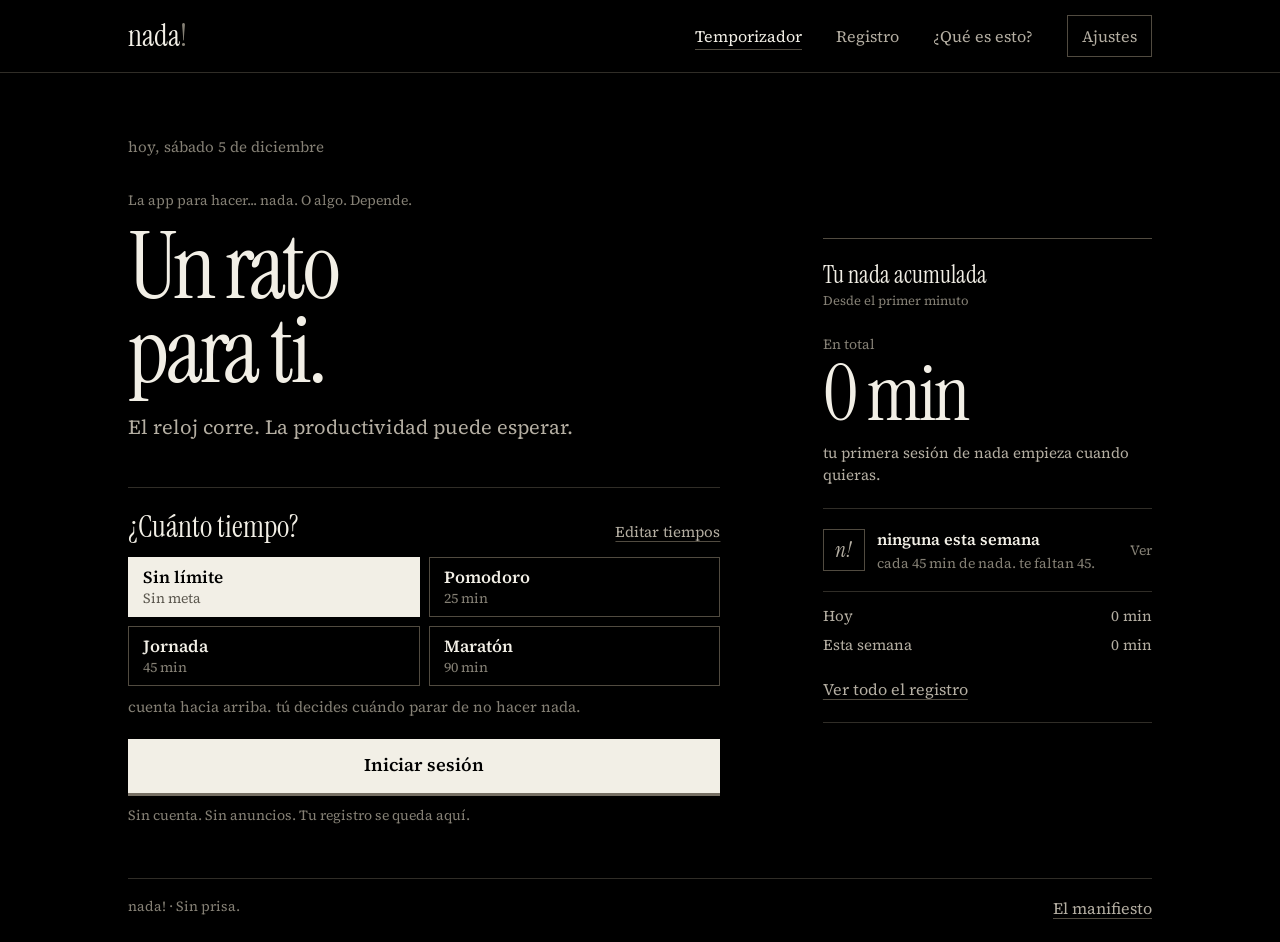
==== web/index.html @ aa4337c2 "Reorganiza el repositorio: app/ + web/ en un solo proyecto - La web pasa de la raiz a web/ (index.ht" ====
<!doctype html>
<html lang="es">
<head>
  <meta charset="utf-8">
  <meta name="viewport" content="width=device-width, initial-scale=1, viewport-fit=cover">
  <meta name="theme-color" content="#000000">
  <meta name="color-scheme" content="dark">
  <meta name="description" content="nada! es un contador para hacer algo productivo o no. Estudia, trabaja, pomodoro. Oficialmente, no estás haciendo nada.">
  <meta name="author" content="Ernesto Flames (DOSe)">
  <meta name="robots" content="index, follow">
  <link rel="canonical" href="https://nada.isdose.com/">
  <link rel="icon" type="image/png" sizes="512x512" href="images/icon.png">
  <link rel="apple-touch-icon" href="images/icon.png">
  <title>nada! — Temporizador</title>
  <link rel="stylesheet" href="style.css">

  <meta property="og:title" content="nada! — La app para hacer... nada. O algo.">
  <meta property="og:description" content="Un contador para hacer algo productivo o no. Oficialmente, no estás haciendo nada.">
  <meta property="og:image" content="https://nada.isdose.com/images/og.png">
  <meta property="og:url" content="https://nada.isdose.com/">
  <meta property="og:type" content="website">
  <meta property="og:locale" content="es_ES">
  <meta name="twitter:card" content="summary_large_image">

  <script type="application/ld+json">
  {
    "@context": "https://schema.org",
    "@type": "WebApplication",
    "name": "nada!",
    "description": "Un contador para hacer algo productivo o no. Oficialmente, no estás haciendo nada.",
    "url": "https://nada.isdose.com/",
    "applicationCategory": "ProductivityApplication",
    "operatingSystem": "Any",
    "inLanguage": "es",
    "offers": { "@type": "Offer", "price": "0", "priceCurrency": "USD" }
  }
  </script>
</head>
<body>
  <div class="ambient" id="aurora" aria-hidden="true"><span></span><span></span></div>

  <header class="topbar">
    <div class="topbar-inner">
      <button class="wordmark" type="button" data-nav="home" aria-label="Nada!, Inicio">nada<span>!</span></button>
      <nav class="nav" aria-label="Navegación principal">
        <button class="nav-link is-current" id="nav-timer" type="button" data-nav="home">Temporizador</button>
        <button class="nav-link" id="nav-history" type="button" data-nav="history">Registro</button>
        <button class="nav-link" id="nav-about" type="button" data-nav="about">¿Qué es esto?</button>
        <button class="settings-trigger" id="open-settings" type="button" aria-label="Abrir ajustes">Ajustes</button>
      </nav>
    </div>
  </header>

  <main class="app-shell">
    <section class="view home-view is-active" id="view-home" data-view="home" aria-labelledby="home-title">
      <div class="home-layout">
        <div class="home-main">
          <p class="today-line" id="dateline"></p>
          <p class="eyebrow">La app para hacer... nada. O algo. Depende.</p>
          <h1 id="home-title">Un rato<br>para ti.</h1>
          <p class="home-intro">El reloj corre. La productividad puede esperar.</p>

          <section class="session-picker" aria-labelledby="duration-title">
            <div class="section-heading">
              <h2 id="duration-title">¿Cuánto tiempo?</h2>
              <button class="inline-link" id="edit-presets" type="button">Editar tiempos</button>
            </div>
            <div class="choices" id="choices" role="group" aria-label="Duración de la sesión"></div>
            <p class="choice-hint" id="duration-hint" aria-live="polite"></p>
          </section>

          <button class="button button-primary start-button" id="start-session" type="button">Iniciar sesión</button>
          <p class="privacy-note">Sin cuenta. Sin anuncios. Tu registro se queda aquí.</p>
        </div>

        <aside class="ledger" aria-label="Tu actividad">
          <div class="ledger-topline">
            <h2>Tu nada acumulada</h2>
            <span class="ledger-date">Desde el primer minuto</span>
          </div>

          <button class="total-button" id="home-total-button" type="button" aria-label="Abrir el registro">
            <span class="small-label">En total</span>
            <span class="total-value" id="home-total">0 min</span>
          </button>
          <p class="ledger-meta" id="home-meta">Tu primera sesión empieza cuando quieras.</p>

          <div class="ledger-rule"></div>

          <button class="medal-summary" id="home-medal-open" type="button" aria-haspopup="dialog">
            <span class="medal-mark" id="home-medal" aria-hidden="true">n!</span>
            <span class="medal-copy">
              <span class="medal-title" id="home-medals">Ninguna esta semana</span>
              <span class="medal-detail" id="home-medals-copy">Cada 45 min de nada. Te faltan 45.</span>
            </span>
            <span class="medal-open" aria-hidden="true">Ver</span>
          </button>

          <div class="ledger-rule"></div>

          <div class="ledger-foot">
            <span>Hoy</span>
            <span id="home-today">0 min</span>
          </div>
          <div class="ledger-foot">
            <span>Esta semana</span>
            <span id="home-week">0 min</span>
          </div>
          <button class="inline-link ledger-link" type="button" data-nav="history">Ver todo el registro</button>
        </aside>
      </div>

      <footer class="app-footer">
        <span>nada! · Sin prisa.</span>
        <button class="inline-link" type="button" data-nav="manifesto">El manifiesto</button>
      </footer>
    </section>

    <section class="view timer-view" id="view-session" data-view="session" aria-labelledby="clock">
      <div class="timer-layout">
        <div class="timer-heading">
          <p class="timer-status" id="session-status">Sesión en curso</p>
          <p class="timer-context">Oficialmente, no estás haciendo nada.</p>
        </div>

        <div class="timer-face">
          <div class="clock" id="clock" role="timer" aria-live="off">00:00</div>
          <p class="session-line" id="session-line">Acabas de dejar de hacer algo.</p>
          <p class="session-sub" id="session-sub" hidden></p>
        </div>

        <div class="goal-block" id="goal-block" hidden>
          <div class="goal-row">
            <span id="goal-label"></span>
            <span class="remaining" id="goal-remaining"></span>
          </div>
          <div class="progress" aria-hidden="true"><span id="progress-fill"></span></div>
        </div>

        <div class="session-controls">
          <button class="button button-primary" id="toggle-pause" type="button">Pausar</button>
          <button class="button button-secondary" id="finish-session" type="button">Terminar y guardar</button>
        </div>
        <p class="session-footnote">Puedes pausar cuando quieras. El tiempo no se ofende.</p>
      </div>
    </section>

    <section class="view summary-view" id="view-summary" data-view="summary" aria-labelledby="summary-duration">
      <div class="summary-layout">
        <p class="summary-kicker" id="summary-label"></p>
        <p class="summary-duration" id="summary-duration"></p>
        <p class="summary-unit">de nada.</p>
        <p class="summary-copy" id="summary-copy"></p>
        <div class="summary-stats">
          <p class="summary-total" id="summary-total"></p>
          <p class="summary-medal" id="summary-medal"></p>
        </div>
        <div class="summary-actions">
          <button class="button button-primary" id="start-again" type="button">Empezar otra</button>
          <button class="button button-secondary" id="summary-home" type="button">Volver al inicio</button>
        </div>
      </div>
    </section>

    <section class="view history-view" id="view-history" data-view="history" aria-labelledby="history-title">
      <div class="page-heading">
        <p class="eyebrow">Lo que sí hiciste: parar un rato.</p>
        <h1 id="history-title">Tu registro.</h1>
        <p class="page-intro">Cada sesión cuenta. Aunque no hayas hecho nada.</p>
      </div>

      <div class="history-overview">
        <div class="history-total-wrap">
          <span class="small-label">Tiempo total</span>
          <p class="history-total" id="history-total">—</p>
        </div>
        <div class="history-meta-block">
          <p id="history-meta">Ninguna sesión · Sin racha</p>
          <p id="history-since" hidden></p>
          <p id="history-longest" hidden></p>
        </div>
        <button class="button button-outline" id="copy-summary" type="button">Copiar resumen</button>
      </div>

      <div class="history-rule" id="history-rule" hidden></div>
      <div class="history-entries" id="history-entries"></div>

      <div class="empty-state" id="history-empty">
        <span class="empty-mark" aria-hidden="true">n!</span>
        <h2>Todavía no hay nada.</h2>
        <p>Lo cual, por ahora, es bastante coherente.</p>
        <button class="button button-primary" id="history-start" type="button">Iniciar primera sesión</button>
      </div>
    </section>

    <section class="view reading-view" id="view-manifesto" data-view="manifesto" aria-labelledby="manifesto-title">
      <div class="page-heading reading-heading">
        <p class="eyebrow">Una explicación innecesariamente larga.</p>
        <h1 id="manifesto-title">El arte de<br>no hacer nada.</h1>
        <p class="page-intro">La app para hacer... nada. O algo. Depende.</p>
      </div>
      <article class="reading-copy">
        <p>Esto es un contador. Pones un número, presionas iniciar y esperas. No hay ranking, coach gritándote en mayúsculas ni una versión premium que te venda paz interior.</p>
        <p>Pero cuando te sientas a no hacer nada durante 25 minutos, ¿qué estás haciendo en realidad?</p>
        <p>Estás ignorando 47 notificaciones. Resistiendo las ganas de mirar el teléfono. Sentado. Respirando. Existiendo. Practicando el arte perdido de estar sin justificarte.</p>
        <blockquote>«La tensión más extrema no es hacer algo. Es hacer algo mientras finges que no haces nada.»<cite>— alguien, probablemente en LinkedIn</cite></blockquote>
        <p>Diógenes vivía en un barril. Nadie le dijo que tenía que ser productivo. Y aun así la filosofía lo recuerda. Tú no necesitas un barril: necesitas 25 minutos y la valentía de no llenarlos.</p>
        <p>No hacer nada es hacer algo. Es contradecirte. Es la paradoja del vacío productivo. Es el yin y el yang de existir sin esforzarse.</p>
        <p>La próxima vez que alguien te pregunte qué haces, míralo a los ojos y di: «Nada. Literalmente nada. Estoy corriendo un temporizador.»</p>
        <p class="reading-last">Y ahora que has leído todo esto... ¿cuánto tiempo acabas de perder que pudiste haber pasado haciendo absolutamente nada?</p>
      </article>
      <p class="signature">— nada!</p>
    </section>

    <section class="view about-view" id="view-about" data-view="about" aria-labelledby="about-title">
      <div class="page-heading">
        <p class="eyebrow">En serio. Más o menos.</p>
        <h1 id="about-title">¿Qué es nada?</h1>
      </div>
      <div class="about-layout">
        <div class="about-lead-block">
          <p class="about-lead">Es un contador. Así de simple.</p>
          <p>Sirve para estudiar, trabajar, hacer un pomodoro, meditar o simular que estás ocupado sin hacer nada. Oficialmente, el registro no hace preguntas.</p>
          <button class="button button-primary" type="button" data-nav="home">Iniciar sesión</button>
        </div>
        <div class="about-details">
          <h2>Todo se queda en este navegador.</h2>
          <p>Sin cuentas, sin anuncios, sin nube y sin analytics. Si borras los datos del navegador, también borras tu nada.</p>
          <p>La app de Android añade una notificación persistente, un widget y un aviso al llegar a la meta. Aquí nos conformamos con contar bien.</p>
        </div>
      </div>
    </section>
  </main>

  <dialog class="dialog" id="settings-dialog" aria-labelledby="settings-title">
    <div class="dialog-inner">
      <div class="dialog-heading">
        <div>
          <p class="eyebrow">A tu manera</p>
          <h2 id="settings-title">Ajustes</h2>
        </div>
        <button class="icon-close" data-close type="button" aria-label="Cerrar ajustes">×</button>
      </div>

      <section class="settings-section" aria-labelledby="presets-title">
        <h3 id="presets-title">Tiempos rápidos</h3>
        <p class="settings-help">Cambia los minutos. Los nombres son de toda la vida y se quedan.</p>
        <div class="time-rows" id="time-rows"></div>
      </section>

      <section class="settings-section sound-setting">
        <div>
          <h3>Sonido al terminar</h3>
          <p class="settings-help">Un tono corto cuando guardas la sesión.</p>
        </div>
        <button class="switch" id="sound-toggle" type="button" role="switch" aria-checked="true" aria-label="Sonido al terminar"><span></span></button>
        <button class="inline-link test-sound" id="test-sound" type="button">Probar sonido</button>
      </section>

      <section class="settings-section settings-links">
        <button class="inline-link" type="button" data-nav="manifesto">Leer el manifiesto</button>
        <button class="inline-link" type="button" data-nav="about">¿Qué es nada?</button>
      </section>
      <p class="settings-footnote">Tus sesiones se guardan solo en este navegador.</p>
    </div>
  </dialog>

  <dialog class="dialog dialog-small" id="session-dialog" aria-labelledby="session-dialog-label">
    <div class="dialog-inner">
      <div class="dialog-heading">
        <p class="eyebrow" id="session-dialog-label"></p>
        <button class="icon-close" data-close type="button" aria-label="Cerrar detalle">×</button>
      </div>
      <p class="dialog-duration" id="session-dialog-duration"></p>
      <p class="summary-unit">de nada.</p>
      <p class="dialog-copy" id="session-dialog-copy"></p>
      <button class="button button-danger" id="delete-session" type="button">Borrar sesión</button>
    </div>
  </dialog>

  <dialog class="dialog dialog-small" id="confirm-dialog" aria-labelledby="confirm-title">
    <div class="dialog-inner">
      <div class="dialog-heading">
        <div>
          <p class="eyebrow">Esto no se puede deshacer</p>
          <h2 id="confirm-title">¿Borrar esta sesión?</h2>
        </div>
        <button class="icon-close" id="confirm-cancel-x" type="button" aria-label="Cancelar">×</button>
      </div>
      <p class="dialog-copy">Desaparecerá del registro. El tiempo ya lo perdiste igual.</p>
      <div class="dialog-actions">
        <button class="button button-secondary" id="confirm-cancel" type="button">Cancelar</button>
        <button class="button button-danger" id="confirm-delete" type="button">Borrar sesión</button>
      </div>
    </div>
  </dialog>

  <dialog class="dialog dialog-small" id="medals-dialog" aria-labelledby="medals-title">
    <div class="dialog-inner">
      <div class="dialog-heading">
        <div>
          <p class="eyebrow">Una recompensa que no sirve para nada</p>
          <h2 id="medals-title">Medallas de nada</h2>
        </div>
        <button class="icon-close" data-close type="button" aria-label="Cerrar medallas">×</button>
      </div>
      <div class="medal-dialog-total">
        <span class="medal-mark is-earned" id="medal-dialog-mark" aria-hidden="true">n!</span>
        <div>
          <p class="medal-dialog-count" id="medal-dialog-count">Ninguna</p>
          <p class="settings-help" id="medal-dialog-week">Esta semana</p>
        </div>
      </div>
      <p class="dialog-copy">Ganas una medalla por cada 45 minutos acumulados. La semana se reinicia el lunes; las medallas históricas se quedan.</p>
      <p class="medal-progress-copy" id="medal-dialog-progress"></p>
    </div>
  </dialog>

  <div class="sr-only" id="live" aria-live="polite" aria-atomic="true"></div>
  <noscript><p class="noscript">nada! necesita JavaScript para contar el tiempo. La app de Android funciona sin esto.</p></noscript>
  <script src="script.js"></script>
</body>
</html>
---- web/style.css ----
@font-face {
  font-family: "Instrument Serif";
  src: url("fonts/InstrumentSerif-Regular.ttf") format("truetype");
  font-style: normal;
  font-weight: 400;
  font-display: swap;
}

@font-face {
  font-family: "Instrument Serif";
  src: url("fonts/InstrumentSerif-Italic.ttf") format("truetype");
  font-style: italic;
  font-weight: 400;
  font-display: swap;
}

@font-face {
  font-family: "Source Serif 4";
  src: url("fonts/SourceSerif4-Regular.ttf") format("truetype");
  font-style: normal;
  font-weight: 400;
  font-display: swap;
}

@font-face {
  font-family: "Source Serif 4";
  src: url("fonts/SourceSerif4-Medium.ttf") format("truetype");
  font-style: normal;
  font-weight: 500;
  font-display: swap;
}

@font-face {
  font-family: "Source Serif 4";
  src: url("fonts/SourceSerif4-SemiBold.ttf") format("truetype");
  font-style: normal;
  font-weight: 600;
  font-display: swap;
}

:root {
  color-scheme: dark;
  --void: #000;
  --panel: #0b0a09;
  --bone: #f2efe6;
  --ash: #b4aea2;
  --muted: #858075;
  --line: #302d27;
  --line-strong: #514b40;
  --pressed: #171512;
  --display: "Instrument Serif", Georgia, serif;
  --text: "Source Serif 4", Georgia, serif;
  --content: 1120px;
  --gutter: clamp(20px, 4vw, 48px);
}

*,
*::before,
*::after {
  box-sizing: border-box;
}

html {
  min-width: 320px;
  min-height: 100%;
  background: var(--void);
  scroll-behavior: smooth;
}

body {
  min-width: 320px;
  min-height: 100vh;
  margin: 0;
  background: var(--void);
  color: var(--bone);
  font-family: var(--text);
  font-size: 18px;
  line-height: 1.5;
  -webkit-font-smoothing: antialiased;
  text-rendering: optimizeLegibility;
}

button,
input {
  color: inherit;
  font: inherit;
}

button {
  padding: 0;
  border: 0;
  background: none;
  cursor: pointer;
}

button:disabled {
  cursor: not-allowed;
}

[hidden] {
  display: none !important;
}

::selection {
  background: #f2efe633;
}

:focus-visible {
  outline: 2px solid var(--bone);
  outline-offset: 4px;
}

.sr-only {
  position: absolute;
  width: 1px;
  height: 1px;
  padding: 0;
  margin: -1px;
  overflow: hidden;
  clip: rect(0, 0, 0, 0);
  white-space: nowrap;
  border: 0;
}

.ambient {
  position: fixed;
  z-index: 0;
  inset: 0;
  overflow: hidden;
  opacity: 0;
  pointer-events: none;
  transition: opacity 700ms ease;
}

.ambient.is-on {
  opacity: 1;
}

.ambient span {
  position: absolute;
  width: 62vmax;
  height: 62vmax;
  border-radius: 50%;
  background: radial-gradient(circle, #f2efe60c 0%, #f2efe605 48%, transparent 72%);
  animation: drift 54s ease-in-out infinite alternate;
}

.ambient span:first-child {
  top: -38vmax;
  left: -20vmax;
}

.ambient span:last-child {
  right: -30vmax;
  bottom: -40vmax;
  animation-delay: -20s;
}

.ambient.is-paused span {
  animation-play-state: paused;
}

@keyframes drift {
  to { transform: translate3d(10vmax, 8vmax, 0) scale(1.06); }
}

.topbar {
  position: sticky;
  z-index: 10;
  top: 0;
  border-bottom: 1px solid var(--line);
  background: #000000ed;
  backdrop-filter: blur(12px);
}

.topbar-inner {
  display: flex;
  align-items: center;
  justify-content: space-between;
  gap: 24px;
  width: min(100%, var(--content));
  min-height: 72px;
  margin: 0 auto;
  padding: 10px var(--gutter);
}

.wordmark {
  flex: none;
  font-family: var(--display);
  font-size: 30px;
  line-height: 1;
  color: var(--bone);
}

.wordmark span {
  color: var(--muted);
}

.nav {
  display: flex;
  align-items: center;
  gap: clamp(12px, 2.8vw, 34px);
}

.nav-link,
.settings-trigger {
  min-height: 42px;
  font-size: 16px;
  color: var(--ash);
  transition: color 150ms ease;
}

.nav-link:hover,
.nav-link.is-current,
.settings-trigger:hover {
  color: var(--bone);
}

.nav-link.is-current {
  text-decoration: underline;
  text-decoration-color: var(--line-strong);
  text-underline-offset: 7px;
}

.settings-trigger {
  padding: 0 14px;
  border: 1px solid var(--line-strong);
}

body.is-running .nav-link,
body.is-running .settings-trigger {
  opacity: 0.28;
  pointer-events: none;
}

.app-shell {
  position: relative;
  z-index: 1;
  width: min(100%, var(--content));
  min-height: calc(100dvh - 73px);
  margin: 0 auto;
  padding: 0 var(--gutter);
}

.view {
  display: none;
}

.view.is-active {
  display: block;
  animation: enter 180ms ease-out;
}

@keyframes enter {
  from { opacity: 0; }
  to { opacity: 1; }
}

.eyebrow,
.small-label {
  margin: 0;
  font-size: 14px;
  line-height: 1.4;
  color: var(--muted);
}

.inline-link {
  width: fit-content;
  color: var(--ash);
  font-size: 16px;
  text-decoration: underline;
  text-decoration-color: var(--line-strong);
  text-underline-offset: 4px;
  transition: color 140ms ease, text-decoration-color 140ms ease;
}

.inline-link:hover {
  color: var(--bone);
  text-decoration-color: var(--bone);
}

.button {
  display: inline-flex;
  align-items: center;
  justify-content: center;
  min-height: 54px;
  padding: 13px 22px;
  border: 1px solid transparent;
  font-size: 18px;
  font-weight: 600;
  line-height: 1.25;
  text-align: center;
  transition: background-color 140ms ease, color 140ms ease, border-color 140ms ease,
    transform 100ms ease, box-shadow 100ms ease;
}

.button:active {
  transform: translateY(1px);
}

.button-primary {
  background: var(--bone);
  color: var(--void);
  box-shadow: 0 3px 0 #777064;
}

.button-primary:hover {
  background: #fffdf6;
}

.button-primary:active {
  box-shadow: 0 1px 0 #777064;
  transform: translateY(2px);
}

.button-secondary,
.button-outline {
  border-color: var(--line-strong);
  color: var(--bone);
}

.button-secondary:hover,
.button-outline:hover {
  border-color: var(--ash);
  background: var(--pressed);
}

.button-danger {
  border-color: #76564d;
  color: #e2b8a9;
}

.button-danger:hover {
  border-color: #bc806e;
  background: #211512;
}

/* Start screen */

.home-view {
  display: flex;
  flex-direction: column;
  min-height: calc(100dvh - 73px);
}

.home-view:not(.is-active) {
  display: none;
}

.home-layout {
  display: grid;
  grid-template-columns: minmax(0, 1.35fr) minmax(280px, 0.75fr);
  align-items: center;
  gap: clamp(48px, 8vw, 112px);
  flex: 1;
  padding: clamp(42px, 7vh, 76px) 0 52px;
}

.home-main {
  min-width: 0;
  max-width: 690px;
}

.today-line {
  margin: 0 0 32px;
  font-size: 15px;
  color: var(--muted);
}

.home-main > .eyebrow {
  margin-bottom: 16px;
}

.home-main h1,
.page-heading h1 {
  margin: 0;
  font-family: var(--display);
  font-size: clamp(56px, 8vw, 92px);
  font-weight: 400;
  line-height: 0.91;
  letter-spacing: -0.035em;
}

.home-intro {
  margin: 18px 0 0;
  font-size: 20px;
  color: var(--ash);
}

.session-picker {
  margin-top: clamp(34px, 5vh, 54px);
  padding-top: 22px;
  border-top: 1px solid var(--line);
}

.section-heading {
  display: flex;
  align-items: baseline;
  justify-content: space-between;
  gap: 16px;
  margin-bottom: 14px;
}

.section-heading h2,
.ledger-topline h2,
.about-details h2 {
  margin: 0;
  font-family: var(--display);
  font-size: 30px;
  font-weight: 400;
  line-height: 1.1;
}

.section-heading .inline-link {
  flex: none;
  font-size: 15px;
}

.choices {
  display: grid;
  grid-template-columns: repeat(2, minmax(0, 1fr));
  gap: 9px;
}

.choice {
  display: flex;
  flex-direction: column;
  align-items: flex-start;
  justify-content: center;
  min-height: 60px;
  padding: 9px 14px;
  border: 1px solid var(--line-strong);
  text-align: left;
  transition: border-color 140ms ease, background-color 140ms ease;
}

.choice:hover {
  border-color: var(--ash);
}

.choice.is-selected {
  border-color: var(--bone);
  background: var(--bone);
  color: var(--void);
}

.choice-name {
  font-size: 17px;
  font-weight: 600;
  line-height: 1.2;
}

.choice-detail {
  margin-top: 2px;
  font-size: 14px;
  line-height: 1.2;
  color: var(--muted);
}

.choice.is-selected .choice-detail {
  color: #5c584f;
}

.choice-hint {
  min-height: 1.45em;
  margin: 10px 0 0;
  font-size: 15px;
  color: var(--muted);
}

.start-button {
  width: 100%;
  margin-top: 20px;
}

.privacy-note {
  margin: 12px 0 0;
  font-size: 14px;
  color: var(--muted);
}

.ledger {
  align-self: center;
  min-width: 0;
  padding: 23px 0 20px;
  border-top: 1px solid var(--line-strong);
  border-bottom: 1px solid var(--line);
}

.ledger-topline {
  display: block;
  margin-bottom: 24px;
}

.ledger-topline h2 {
  font-size: 24px;
}

.ledger-date {
  display: block;
  margin-top: 3px;
  font-size: 13px;
  color: var(--muted);
}

.total-button {
  display: flex;
  flex-direction: column;
  align-items: flex-start;
  width: 100%;
  text-align: left;
}

.total-button:hover .total-value {
  color: #fffdf6;
}

.total-value {
  margin-top: 2px;
  font-family: var(--display);
  font-size: clamp(54px, 6vw, 78px);
  line-height: 0.98;
  letter-spacing: -0.025em;
  font-variant-numeric: tabular-nums;
  transition: color 140ms ease;
}

.ledger-meta {
  min-height: 1.5em;
  margin: 10px 0 21px;
  font-size: 15px;
  color: var(--ash);
}

.ledger-rule,
.history-rule {
  height: 1px;
  background: var(--line);
}

.medal-summary {
  display: flex;
  align-items: center;
  gap: 12px;
  width: 100%;
  padding: 18px 0;
  text-align: left;
}

.medal-mark {
  display: grid;
  flex: none;
  place-items: center;
  width: 42px;
  height: 42px;
  border: 1px solid var(--line-strong);
  font-family: var(--display);
  font-size: 21px;
  font-style: italic;
  line-height: 1;
  color: var(--ash);
}

.medal-mark.is-filled,
.medal-mark.is-earned {
  border-color: var(--bone);
  background: var(--bone);
  color: var(--void);
}

.medal-copy {
  display: grid;
  gap: 3px;
  min-width: 0;
}

.medal-title {
  font-size: 16px;
  font-weight: 600;
  color: var(--bone);
}

.medal-detail {
  font-size: 14px;
  line-height: 1.4;
  color: var(--muted);
}

.medal-open {
  margin-left: auto;
  padding-left: 10px;
  font-size: 14px;
  color: var(--muted);
}

.medal-summary:hover .medal-open {
  color: var(--bone);
}

.ledger-foot {
  display: flex;
  justify-content: space-between;
  gap: 18px;
  padding-top: 13px;
  font-size: 15px;
  color: var(--ash);
}

.ledger-foot + .ledger-foot {
  padding-top: 6px;
}

.ledger-link {
  display: inline-block;
  margin-top: 21px;
}

.app-footer {
  display: flex;
  justify-content: space-between;
  gap: 20px;
  padding: 17px 0 22px;
  border-top: 1px solid var(--line);
  font-size: 14px;
  color: var(--muted);
}

/* Session */

.timer-view.is-active {
  display: grid;
  min-height: calc(100dvh - 73px);
  place-items: center;
}

.timer-layout {
  width: min(100%, 720px);
  padding: clamp(40px, 8vh, 82px) 0;
  text-align: center;
}

.timer-heading {
  display: grid;
  gap: 5px;
  margin-bottom: clamp(28px, 6vh, 56px);
}

.timer-status {
  margin: 0;
  font-size: 16px;
  color: var(--bone);
}

.timer-status.is-paused {
  color: var(--ash);
}

.timer-context {
  margin: 0;
  font-size: 15px;
  color: var(--muted);
}

.clock {
  font-family: var(--display);
  font-size: clamp(100px, 18vw, 192px);
  font-variant-numeric: tabular-nums;
  line-height: 0.84;
  letter-spacing: -0.045em;
  color: var(--bone);
}

.clock .ch,
.clock .sep {
  display: inline-block;
}

.session-line {
  min-height: 1.5em;
  margin: 20px 0 4px;
  font-family: var(--display);
  font-size: clamp(23px, 3vw, 31px);
  line-height: 1.2;
  color: var(--ash);
}

.session-sub {
  margin: 0;
  font-size: 15px;
  color: var(--muted);
}

.goal-block {
  width: min(100%, 480px);
  margin: 30px auto 0;
}

.goal-row {
  display: flex;
  justify-content: space-between;
  gap: 20px;
  margin-bottom: 10px;
  font-size: 15px;
  color: var(--ash);
}

.remaining {
  color: var(--bone);
  font-variant-numeric: tabular-nums;
}

.progress {
  height: 2px;
  overflow: hidden;
  background: var(--line-strong);
}

.progress span {
  display: block;
  width: 100%;
  height: 100%;
  background: var(--bone);
  transform: scaleX(0);
  transform-origin: left;
  transition: transform 500ms linear;
}

.session-controls {
  display: grid;
  gap: 10px;
  width: min(100%, 400px);
  margin: clamp(36px, 7vh, 62px) auto 0;
}

.session-footnote {
  margin: 17px 0 0;
  font-size: 14px;
  color: var(--muted);
}

/* Session summary */

.summary-view.is-active {
  display: grid;
  min-height: calc(100dvh - 73px);
  place-items: center;
}

.summary-layout {
  width: min(100%, 640px);
  padding: 48px 0;
}

.summary-kicker {
  margin: 0 0 17px;
  font-size: 15px;
  color: var(--muted);
}

.summary-duration,
.dialog-duration {
  margin: 0;
  font-family: var(--display);
  font-size: clamp(82px, 11vw, 126px);
  line-height: 0.88;
  letter-spacing: -0.04em;
}

.summary-unit {
  margin: 6px 0 26px;
  font-family: var(--display);
  font-size: 30px;
  line-height: 1;
  color: var(--ash);
}

.summary-copy {
  max-width: 48ch;
  margin: 0 0 28px;
  font-size: 20px;
  color: var(--ash);
}

.summary-stats {
  padding: 17px 0;
  border-top: 1px solid var(--line);
  border-bottom: 1px solid var(--line);
}

.summary-total,
.summary-medal {
  margin: 0;
  font-size: 15px;
  color: var(--ash);
}

.summary-medal {
  margin-top: 5px;
  color: var(--muted);
}

.summary-actions {
  display: grid;
  gap: 10px;
  width: min(100%, 400px);
  margin-top: 26px;
}

/* History */

.history-view,
.reading-view,
.about-view {
  padding: clamp(40px, 7vh, 74px) 0 72px;
}

.page-heading {
  max-width: 730px;
  padding-bottom: 27px;
  border-bottom: 1px solid var(--line);
}

.page-heading .eyebrow {
  margin-bottom: 10px;
}

.page-heading h1 {
  font-size: clamp(56px, 8vw, 88px);
}

.page-intro {
  margin: 14px 0 0;
  font-size: 18px;
  color: var(--ash);
}

.history-overview {
  display: grid;
  grid-template-columns: minmax(190px, 0.85fr) minmax(240px, 1fr) auto;
  align-items: end;
  gap: 26px;
  max-width: 900px;
  padding: 28px 0 24px;
}

.history-total-wrap .small-label {
  display: block;
  margin-bottom: 2px;
}

.history-total {
  margin: 0;
  font-family: var(--display);
  font-size: clamp(54px, 7vw, 78px);
  line-height: 0.95;
  letter-spacing: -0.03em;
}

.history-meta-block p {
  margin: 0 0 5px;
  font-size: 15px;
  color: var(--ash);
}

.history-meta-block p:last-child {
  margin-bottom: 0;
}

.button-outline {
  min-height: 44px;
  padding: 9px 15px;
  font-size: 15px;
  font-weight: 500;
}

.history-rule {
  max-width: 900px;
}

.history-entries {
  max-width: 900px;
}

.day-head {
  display: flex;
  justify-content: space-between;
  gap: 20px;
  padding: 24px 0 9px;
  border-bottom: 1px solid var(--line);
}

.day {
  font-size: 17px;
  font-weight: 600;
}

.day-total {
  font-size: 14px;
  color: var(--muted);
}

.session-row {
  display: flex;
  align-items: center;
  justify-content: space-between;
  gap: 20px;
  width: 100%;
  padding: 15px 8px 15px 0;
  border-bottom: 1px solid var(--line);
  text-align: left;
  transition: background-color 120ms ease;
}

.session-row:hover {
  background: #0b0a09;
}

.session-duration {
  font-family: var(--display);
  font-size: 30px;
  line-height: 1;
  font-variant-numeric: tabular-nums;
}

.session-meta {
  display: grid;
  justify-items: end;
  gap: 2px;
}

.session-range,
.session-mode {
  font-size: 14px;
  color: var(--ash);
}

.session-mode {
  color: var(--muted);
}

.empty-state {
  max-width: 540px;
  padding: 48px 0;
}

.empty-mark {
  display: block;
  margin-bottom: 18px;
  font-family: var(--display);
  font-size: 38px;
  font-style: italic;
  color: var(--muted);
}

.empty-state h2 {
  margin: 0;
  font-family: var(--display);
  font-size: 44px;
  font-weight: 400;
  line-height: 1;
}

.empty-state p {
  margin: 12px 0 24px;
  color: var(--ash);
}

/* Reading pages */

.reading-heading {
  max-width: 780px;
  padding-bottom: 30px;
}

.reading-heading h1 {
  font-size: clamp(62px, 9vw, 104px);
}

.reading-copy {
  max-width: 690px;
  padding-top: 23px;
}

.reading-copy p {
  margin: 0 0 19px;
  font-size: 19px;
  line-height: 1.7;
  color: var(--ash);
}

.reading-copy blockquote {
  max-width: 560px;
  margin: 30px 0;
  padding-left: 20px;
  border-left: 1px solid var(--bone);
  font-family: var(--display);
  font-size: clamp(28px, 4vw, 40px);
  line-height: 1.18;
  color: var(--bone);
}

.reading-copy cite {
  display: block;
  margin-top: 10px;
  font-family: var(--text);
  font-size: 15px;
  font-style: italic;
  color: var(--muted);
}

.reading-copy .reading-last {
  margin-top: 30px;
  color: var(--bone);
}

.signature {
  margin: 26px 0 0;
  font-family: var(--display);
  font-size: 22px;
  font-style: italic;
  color: var(--muted);
}

.about-layout {
  display: grid;
  grid-template-columns: minmax(0, 1fr) minmax(260px, 0.8fr);
  gap: clamp(40px, 9vw, 112px);
  padding-top: 31px;
}

.about-lead-block,
.about-details {
  max-width: 560px;
}

.about-lead {
  margin: 0 0 13px;
  font-family: var(--display);
  font-size: 38px;
  line-height: 1;
}

.about-lead-block > p:not(.about-lead),
.about-details p {
  margin: 0 0 21px;
  font-size: 18px;
  line-height: 1.65;
  color: var(--ash);
}

.about-lead-block .button {
  width: min(100%, 360px);
  margin-top: 8px;
}

.about-details h2 {
  margin-bottom: 13px;
  font-size: 27px;
}

/* Dialogs */

.dialog {
  width: min(560px, calc(100vw - 28px));
  max-width: 100%;
  max-height: min(88dvh, 860px);
  margin: auto;
  padding: 0;
  overflow: auto;
  border: 1px solid var(--line-strong);
  background: #080706;
  color: var(--bone);
}

.dialog::backdrop {
  background: #000c;
  backdrop-filter: blur(2px);
}

.dialog-small {
  width: min(480px, calc(100vw - 28px));
}

.dialog-inner {
  padding: clamp(22px, 5vw, 32px);
}

.dialog-heading {
  display: flex;
  align-items: flex-start;
  justify-content: space-between;
  gap: 20px;
  margin-bottom: 25px;
}

.dialog-heading h2 {
  margin: 5px 0 0;
  font-family: var(--display);
  font-size: 40px;
  font-weight: 400;
  line-height: 1;
}

.icon-close {
  display: grid;
  flex: none;
  place-items: center;
  width: 42px;
  height: 42px;
  border: 1px solid var(--line-strong);
  font-size: 27px;
  line-height: 1;
  color: var(--ash);
}

.icon-close:hover {
  border-color: var(--ash);
  color: var(--bone);
}

.settings-section {
  padding: 20px 0;
  border-top: 1px solid var(--line);
}

.settings-section h3 {
  margin: 0;
  font-family: var(--text);
  font-size: 18px;
  font-weight: 600;
}

.settings-help {
  margin: 4px 0 0;
  font-size: 15px;
  color: var(--muted);
}

.time-rows {
  display: grid;
  gap: 19px;
  margin-top: 20px;
}

.time-row {
  display: grid;
  grid-template-columns: 1fr auto;
  align-items: center;
  gap: 12px;
}

.time-name {
  margin: 0 0 7px;
  font-size: 17px;
  font-weight: 500;
}

.time-controls {
  display: flex;
  align-items: center;
  gap: 8px;
}

.time-controls input {
  width: 76px;
  min-height: 42px;
  padding: 5px 8px;
  border: 1px solid var(--line-strong);
  border-radius: 0;
  background: transparent;
  font-variant-numeric: tabular-nums;
  text-align: center;
}

.time-controls input:focus {
  border-color: var(--bone);
  outline: 2px solid var(--bone);
  outline-offset: 2px;
}

.time-controls .unit {
  min-width: 28px;
  color: var(--muted);
}

.time-controls .spacer {
  flex: 1;
}

.step {
  display: grid;
  place-items: center;
  width: 42px;
  height: 42px;
  border: 1px solid var(--line-strong);
  font-size: 21px;
}

.step:hover {
  border-color: var(--bone);
}

.sound-setting {
  display: grid;
  grid-template-columns: 1fr auto;
  align-items: start;
  gap: 8px 16px;
}

.switch {
  display: flex;
  align-items: center;
  width: 48px;
  height: 28px;
  padding: 3px;
  border: 1px solid var(--line-strong);
}

.switch span {
  width: 20px;
  height: 20px;
  background: var(--muted);
  transition: transform 150ms ease, background-color 150ms ease;
}

.switch[aria-checked="true"] {
  border-color: var(--bone);
  background: var(--bone);
}

.switch[aria-checked="true"] span {
  background: var(--void);
  transform: translateX(19px);
}

.test-sound {
  grid-column: 1 / -1;
  margin-top: 8px;
}

.settings-links {
  display: grid;
  justify-items: start;
  gap: 14px;
}

.settings-footnote {
  margin: 6px 0 0;
  font-size: 14px;
  color: var(--muted);
}

.dialog-duration {
  font-size: 64px;
}

.dialog-copy {
  margin: 0 0 23px;
  font-size: 17px;
  line-height: 1.55;
  color: var(--ash);
}

.dialog-actions {
  display: flex;
  justify-content: flex-end;
  gap: 10px;
}

.dialog-actions .button {
  min-height: 46px;
  padding: 10px 15px;
  font-size: 16px;
}

.medal-dialog-total {
  display: flex;
  align-items: center;
  gap: 16px;
  margin: 3px 0 23px;
}

.medal-dialog-total .medal-mark {
  width: 56px;
  height: 56px;
  font-size: 28px;
}

.medal-dialog-count {
  margin: 0;
  font-family: var(--display);
  font-size: 32px;
  line-height: 1;
}

.medal-progress-copy {
  margin: 0;
  padding-top: 15px;
  border-top: 1px solid var(--line);
  color: var(--bone);
}

.noscript {
  max-width: 700px;
  margin: 30px auto;
  padding: 0 20px;
  color: var(--ash);
}

/* Smaller screens keep the whole first action in a short, natural flow. */

@media (max-width: 900px) {
  .home-layout {
    grid-template-columns: minmax(0, 1.2fr) minmax(250px, 0.8fr);
    gap: 34px;
  }

  .history-overview {
    grid-template-columns: minmax(160px, 0.8fr) minmax(190px, 1fr);
  }

  .history-overview .button {
    grid-column: 1 / -1;
    justify-self: start;
  }
}

@media (max-width: 700px) {
  body {
    font-size: 17px;
  }

  .topbar-inner {
    min-height: 64px;
    gap: 12px;
  }

  .wordmark {
    font-size: 27px;
  }

  .nav {
    gap: clamp(10px, 3vw, 18px);
  }

  .nav-link,
  .settings-trigger {
    min-height: 38px;
    font-size: 14px;
  }

  .settings-trigger {
    padding: 0 9px;
  }

  .app-shell,
  .home-view {
    min-height: calc(100dvh - 65px);
  }

  .home-layout {
    grid-template-columns: 1fr;
    gap: 34px;
    padding: 34px 0 32px;
  }

  .today-line {
    margin-bottom: 23px;
  }

  .home-main h1 {
    font-size: clamp(58px, 16vw, 78px);
  }

  .home-intro {
    margin-top: 13px;
    font-size: 18px;
  }

  .session-picker {
    margin-top: 28px;
    padding-top: 17px;
  }

  .section-heading h2 {
    font-size: 27px;
  }

  .choice {
    min-height: 57px;
    padding: 8px 11px;
  }

  .choice-hint {
    font-size: 14px;
  }

  .start-button {
    margin-top: 15px;
  }

  .privacy-note {
    margin-top: 10px;
  }

  .ledger {
    align-self: stretch;
  }

  .total-value {
    font-size: 64px;
  }

  .app-footer {
    margin-top: auto;
    padding-bottom: 18px;
  }

  .timer-view.is-active,
  .summary-view.is-active {
    min-height: calc(100dvh - 65px);
  }

  .timer-layout {
    padding: 42px 0 34px;
  }

  .clock {
    font-size: clamp(92px, 23vw, 142px);
  }

  .session-line {
    font-size: 25px;
  }

  .session-controls {
    margin-top: 38px;
  }

  .summary-layout {
    padding: 42px 0;
  }

  .history-view,
  .reading-view,
  .about-view {
    padding: 38px 0 52px;
  }

  .page-heading h1 {
    font-size: clamp(56px, 14vw, 78px);
  }

  .history-overview {
    grid-template-columns: 1fr;
    gap: 14px;
    padding: 23px 0 20px;
  }

  .history-overview .button {
    grid-column: auto;
    justify-self: start;
  }

  .history-total {
    font-size: 64px;
  }

  .about-layout {
    grid-template-columns: 1fr;
    gap: 30px;
  }

  .reading-copy p {
    font-size: 18px;
  }
}

@media (max-width: 430px) {
  :root {
    --gutter: 18px;
  }

  .topbar-inner {
    height: 93px;
    min-height: 93px;
    align-content: center;
    row-gap: 3px;
    flex-wrap: wrap;
    padding-top: 8px;
    padding-bottom: 8px;
  }

  .app-shell,
  .home-view {
    min-height: calc(100dvh - 94px);
  }

  .timer-view.is-active,
  .summary-view.is-active {
    min-height: calc(100dvh - 94px);
  }

  .nav {
    gap: 11px;
  }

  .nav-link,
  .settings-trigger {
    font-size: 13px;
  }

  .nav-link.is-current {
    text-underline-offset: 5px;
  }

  .settings-trigger {
    min-height: 34px;
    padding: 0 7px;
  }

  .home-layout {
    gap: 15px;
    padding: 16px 0 12px;
  }

  .summary-layout {
    padding: 18px 0 14px;
  }

  .timer-layout {
    padding: 20px 0 12px;
  }

  .today-line {
    margin-bottom: 12px;
  }

  .eyebrow {
    font-size: 13px;
  }

  .home-main > .eyebrow,
  .home-intro,
  .privacy-note,
  .app-footer {
    display: none;
  }

  .home-main h1 {
    font-size: 40px;
    line-height: 1;
  }

  .session-picker {
    margin-top: 16px;
    padding-top: 14px;
  }

  .section-heading {
    align-items: flex-start;
    margin-bottom: 9px;
  }

  .section-heading h2 {
    font-size: 25px;
  }

  .section-heading .inline-link {
    max-width: 112px;
    text-align: right;
  }

  .choice {
    min-height: 48px;
    padding: 6px 10px;
  }

  .choice-name {
    font-size: 16px;
  }

  .choice-detail {
    font-size: 12px;
  }

  .choice-hint {
    min-height: 1.35em;
    margin-top: 7px;
    font-size: 13px;
  }

  .start-button {
    min-height: 48px;
    margin-top: 10px;
  }

  .ledger {
    display: grid;
    grid-template-columns: minmax(0, 1fr) minmax(0, 1.2fr);
    align-items: center;
    gap: 0 10px;
    margin: 0;
    padding: 10px 0;
  }

  .ledger-topline,
  .ledger-meta,
  .ledger-rule,
  .ledger-foot,
  .ledger-link {
    display: none;
  }

  .total-button {
    display: grid;
    grid-template-columns: auto 1fr;
    align-items: baseline;
    gap: 7px;
    min-width: 0;
  }

  .total-value {
    margin: 0;
    font-size: 42px;
  }

  .ledger .small-label {
    font-size: 12px;
  }

  .medal-summary {
    gap: 8px;
    padding: 2px 0;
  }

  .medal-mark {
    width: 34px;
    height: 34px;
    font-size: 17px;
  }

  .medal-title {
    font-size: 13px;
  }

  .medal-detail {
    font-size: 12px;
  }

  .medal-open {
    display: none;
  }

  .button {
    min-height: 52px;
    padding: 12px 16px;
    font-size: 17px;
  }

  .session-row {
    gap: 12px;
  }

  .session-duration {
    font-size: 26px;
  }

  .session-range,
  .session-mode {
    font-size: 13px;
  }

  .dialog-actions {
    flex-direction: column-reverse;
  }

  .dialog-actions .button {
    width: 100%;
  }
}

@media (prefers-reduced-motion: reduce) {
  *,
  *::before,
  *::after {
    scroll-behavior: auto !important;
    animation-duration: 0.001ms !important;
    animation-iteration-count: 1 !important;
    transition-duration: 0.001ms !important;
  }
}
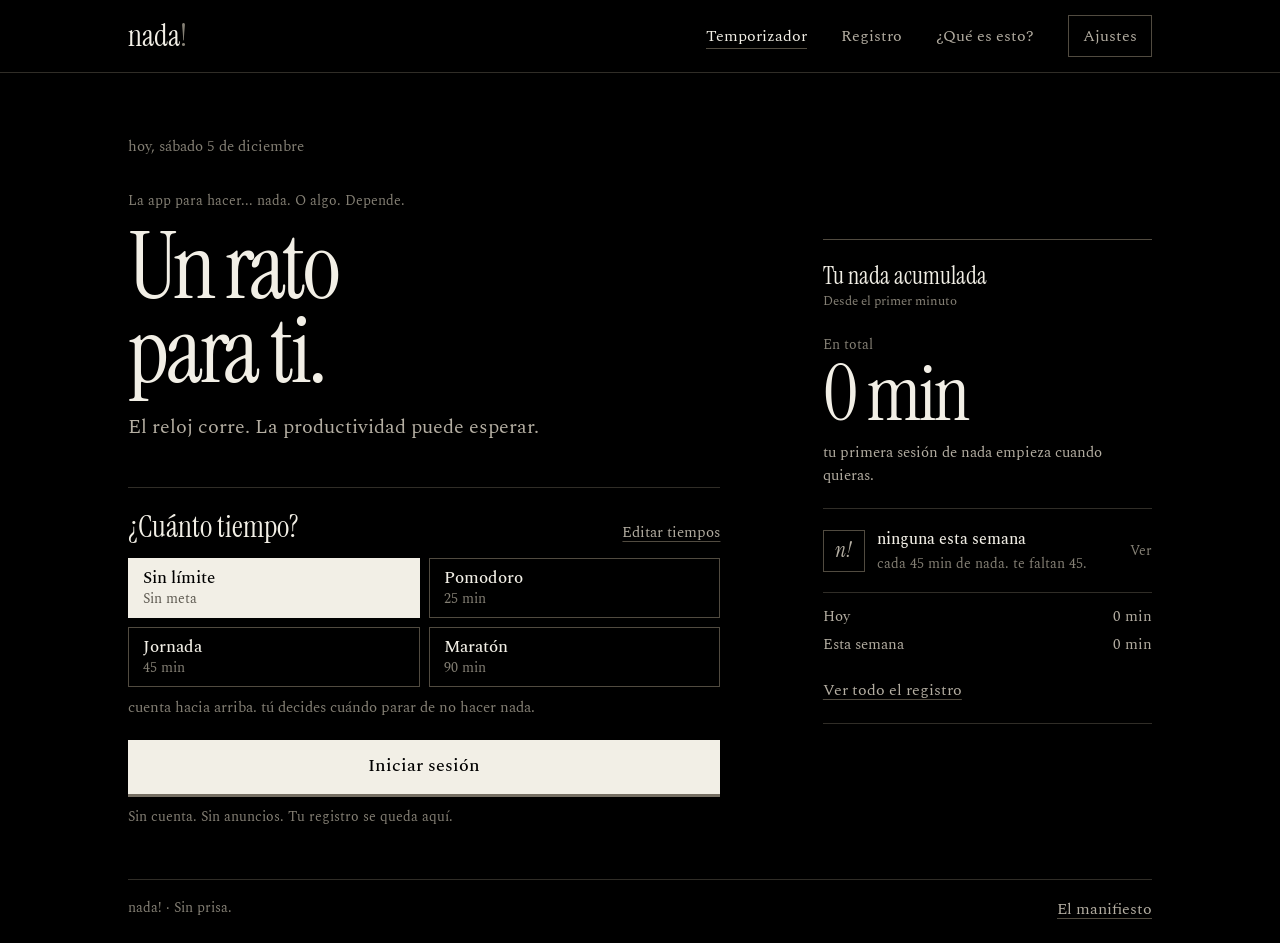
==== commit cea2825a: "web: favicon propio y tipografia Spectral mas ligera" ====
--- a/web/index.html
+++ b/web/index.html
@@ -9,8 +9,9 @@
   <meta name="author" content="Ernesto Flames (DOSe)">
   <meta name="robots" content="index, follow">
   <link rel="canonical" href="https://nada.isdose.com/">
-  <link rel="icon" type="image/png" sizes="512x512" href="images/icon.png">
-  <link rel="apple-touch-icon" href="images/icon.png">
+  <link rel="icon" href="favicon.ico" sizes="16x16 32x32 48x48">
+  <link rel="icon" type="image/svg+xml" href="favicon.svg">
+  <link rel="apple-touch-icon" href="images/apple-touch-icon.png">
   <title>nada! — Temporizador</title>
   <link rel="stylesheet" href="style.css">
 
--- a/web/style.css
+++ b/web/style.css
@@ -15,26 +15,26 @@
 }
 
 @font-face {
-  font-family: "Source Serif 4";
-  src: url("fonts/SourceSerif4-Regular.ttf") format("truetype");
+  font-family: "Spectral";
+  src: url("fonts/Spectral-Regular.woff2") format("woff2");
   font-style: normal;
   font-weight: 400;
   font-display: swap;
 }
 
 @font-face {
-  font-family: "Source Serif 4";
-  src: url("fonts/SourceSerif4-Medium.ttf") format("truetype");
+  font-family: "Spectral";
+  src: url("fonts/Spectral-Medium.woff2") format("woff2");
   font-style: normal;
   font-weight: 500;
   font-display: swap;
 }
 
 @font-face {
-  font-family: "Source Serif 4";
-  src: url("fonts/SourceSerif4-SemiBold.ttf") format("truetype");
-  font-style: normal;
-  font-weight: 600;
+  font-family: "Spectral";
+  src: url("fonts/Spectral-Italic.woff2") format("woff2");
+  font-style: italic;
+  font-weight: 400;
   font-display: swap;
 }
 
@@ -49,7 +49,7 @@
   --line-strong: #514b40;
   --pressed: #171512;
   --display: "Instrument Serif", Georgia, serif;
-  --text: "Source Serif 4", Georgia, serif;
+  --text: "Spectral", Georgia, serif;
   --content: 1120px;
   --gutter: clamp(20px, 4vw, 48px);
 }
@@ -287,7 +287,7 @@
   padding: 13px 22px;
   border: 1px solid transparent;
   font-size: 18px;
-  font-weight: 600;
+  font-weight: 500;
   line-height: 1.25;
   text-align: center;
   transition: background-color 140ms ease, color 140ms ease, border-color 140ms ease,
@@ -446,7 +446,7 @@
 
 .choice-name {
   font-size: 17px;
-  font-weight: 600;
+  font-weight: 500;
   line-height: 1.2;
 }
 
@@ -576,7 +576,7 @@
 
 .medal-title {
   font-size: 16px;
-  font-weight: 600;
+  font-weight: 500;
   color: var(--bone);
 }
 
@@ -891,7 +891,7 @@
 
 .day {
   font-size: 17px;
-  font-weight: 600;
+  font-weight: 500;
 }
 
 .day-total {
@@ -1127,7 +1127,7 @@
   margin: 0;
   font-family: var(--text);
   font-size: 18px;
-  font-weight: 600;
+  font-weight: 500;
 }
 
 .settings-help {
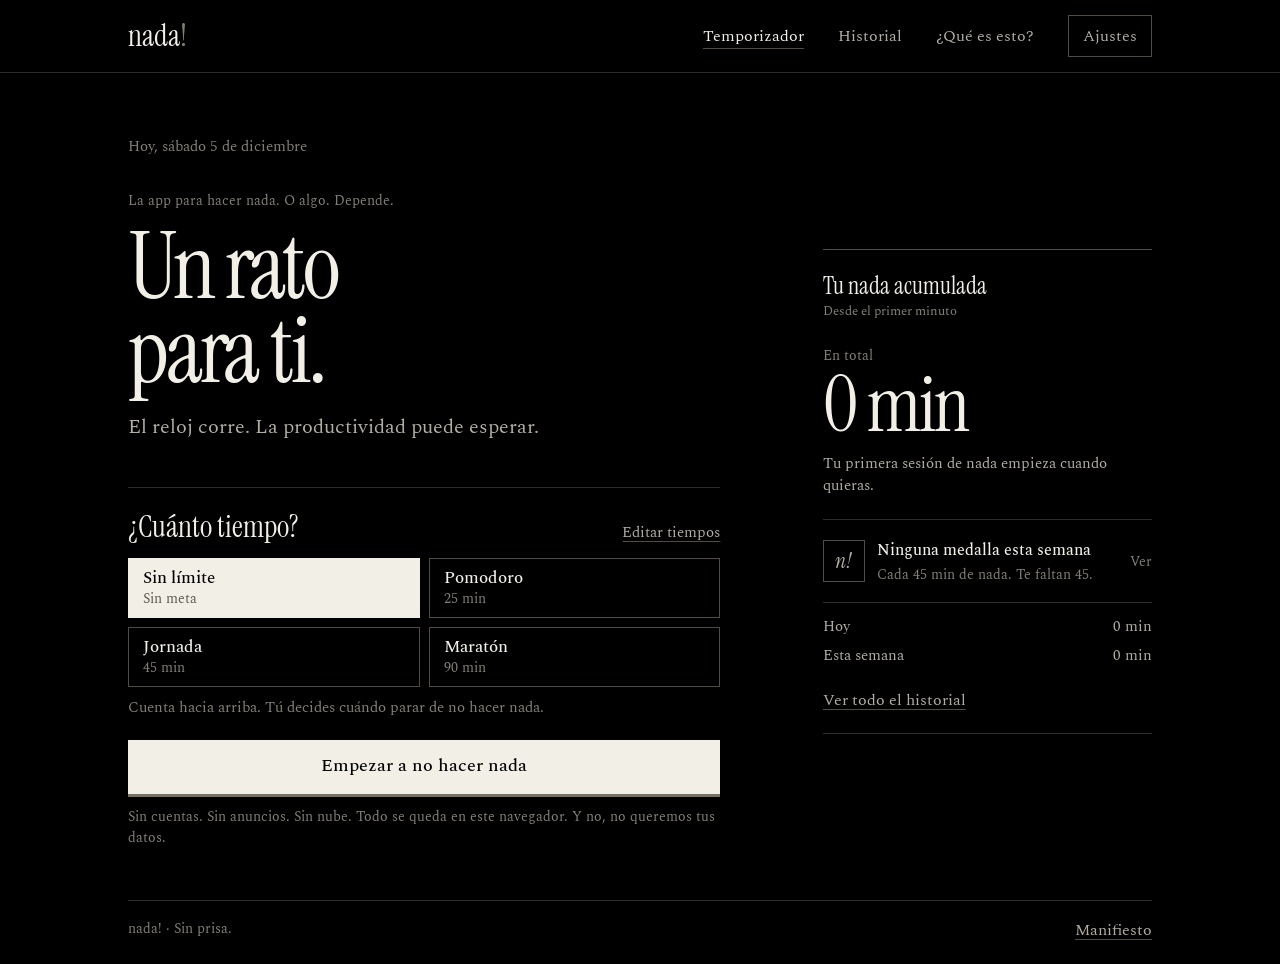
==== commit 2b2a5ec6: "app y web: Registro pasa a Historial y la web usa el copy de la app" ====
--- a/web/index.html
+++ b/web/index.html
@@ -45,7 +45,7 @@
       <button class="wordmark" type="button" data-nav="home" aria-label="Nada!, Inicio">nada<span>!</span></button>
       <nav class="nav" aria-label="Navegación principal">
         <button class="nav-link is-current" id="nav-timer" type="button" data-nav="home">Temporizador</button>
-        <button class="nav-link" id="nav-history" type="button" data-nav="history">Registro</button>
+        <button class="nav-link" id="nav-history" type="button" data-nav="history">Historial</button>
         <button class="nav-link" id="nav-about" type="button" data-nav="about">¿Qué es esto?</button>
         <button class="settings-trigger" id="open-settings" type="button" aria-label="Abrir ajustes">Ajustes</button>
       </nav>
@@ -57,7 +57,7 @@
       <div class="home-layout">
         <div class="home-main">
           <p class="today-line" id="dateline"></p>
-          <p class="eyebrow">La app para hacer... nada. O algo. Depende.</p>
+          <p class="eyebrow">La app para hacer nada. O algo. Depende.</p>
           <h1 id="home-title">Un rato<br>para ti.</h1>
           <p class="home-intro">El reloj corre. La productividad puede esperar.</p>
 
@@ -70,8 +70,8 @@
             <p class="choice-hint" id="duration-hint" aria-live="polite"></p>
           </section>
 
-          <button class="button button-primary start-button" id="start-session" type="button">Iniciar sesión</button>
-          <p class="privacy-note">Sin cuenta. Sin anuncios. Tu registro se queda aquí.</p>
+          <button class="button button-primary start-button" id="start-session" type="button">Empezar a no hacer nada</button>
+          <p class="privacy-note">Sin cuentas. Sin anuncios. Sin nube. Todo se queda en este navegador. Y no, no queremos tus datos.</p>
         </div>
 
         <aside class="ledger" aria-label="Tu actividad">
@@ -80,18 +80,18 @@
             <span class="ledger-date">Desde el primer minuto</span>
           </div>
 
-          <button class="total-button" id="home-total-button" type="button" aria-label="Abrir el registro">
+          <button class="total-button" id="home-total-button" type="button" aria-label="Abrir el historial">
             <span class="small-label">En total</span>
             <span class="total-value" id="home-total">0 min</span>
           </button>
-          <p class="ledger-meta" id="home-meta">Tu primera sesión empieza cuando quieras.</p>
+          <p class="ledger-meta" id="home-meta">Tu primera sesión de nada empieza cuando quieras.</p>
 
           <div class="ledger-rule"></div>
 
           <button class="medal-summary" id="home-medal-open" type="button" aria-haspopup="dialog">
             <span class="medal-mark" id="home-medal" aria-hidden="true">n!</span>
             <span class="medal-copy">
-              <span class="medal-title" id="home-medals">Ninguna esta semana</span>
+              <span class="medal-title" id="home-medals">Ninguna medalla esta semana</span>
               <span class="medal-detail" id="home-medals-copy">Cada 45 min de nada. Te faltan 45.</span>
             </span>
             <span class="medal-open" aria-hidden="true">Ver</span>
@@ -107,13 +107,13 @@
             <span>Esta semana</span>
             <span id="home-week">0 min</span>
           </div>
-          <button class="inline-link ledger-link" type="button" data-nav="history">Ver todo el registro</button>
+          <button class="inline-link ledger-link" type="button" data-nav="history">Ver todo el historial</button>
         </aside>
       </div>
 
       <footer class="app-footer">
         <span>nada! · Sin prisa.</span>
-        <button class="inline-link" type="button" data-nav="manifesto">El manifiesto</button>
+        <button class="inline-link" type="button" data-nav="manifesto">Manifiesto</button>
       </footer>
     </section>
 
@@ -126,7 +126,7 @@
 
         <div class="timer-face">
           <div class="clock" id="clock" role="timer" aria-live="off">00:00</div>
-          <p class="session-line" id="session-line">Acabas de dejar de hacer algo.</p>
+          <p class="session-line" id="session-line">Acabas de dejar de hacer algo</p>
           <p class="session-sub" id="session-sub" hidden></p>
         </div>
 
@@ -140,7 +140,7 @@
 
         <div class="session-controls">
           <button class="button button-primary" id="toggle-pause" type="button">Pausar</button>
-          <button class="button button-secondary" id="finish-session" type="button">Terminar y guardar</button>
+          <button class="button button-secondary" id="finish-session" type="button">Terminar</button>
         </div>
         <p class="session-footnote">Puedes pausar cuando quieras. El tiempo no se ofende.</p>
       </div>
@@ -150,14 +150,14 @@
       <div class="summary-layout">
         <p class="summary-kicker" id="summary-label"></p>
         <p class="summary-duration" id="summary-duration"></p>
-        <p class="summary-unit">de nada.</p>
+        <p class="summary-unit">De nada.</p>
         <p class="summary-copy" id="summary-copy"></p>
         <div class="summary-stats">
           <p class="summary-total" id="summary-total"></p>
           <p class="summary-medal" id="summary-medal"></p>
         </div>
         <div class="summary-actions">
-          <button class="button button-primary" id="start-again" type="button">Empezar otra</button>
+          <button class="button button-primary" id="start-again" type="button">Seguir sin hacer nada</button>
           <button class="button button-secondary" id="summary-home" type="button">Volver al inicio</button>
         </div>
       </div>
@@ -166,7 +166,7 @@
     <section class="view history-view" id="view-history" data-view="history" aria-labelledby="history-title">
       <div class="page-heading">
         <p class="eyebrow">Lo que sí hiciste: parar un rato.</p>
-        <h1 id="history-title">Tu registro.</h1>
+        <h1 id="history-title">Tu historial.</h1>
         <p class="page-intro">Cada sesión cuenta. Aunque no hayas hecho nada.</p>
       </div>
 
@@ -188,9 +188,9 @@
 
       <div class="empty-state" id="history-empty">
         <span class="empty-mark" aria-hidden="true">n!</span>
-        <h2>Todavía no hay nada.</h2>
-        <p>Lo cual, por ahora, es bastante coherente.</p>
-        <button class="button button-primary" id="history-start" type="button">Iniciar primera sesión</button>
+        <h2>Aquí todavía no hay nada.</h2>
+        <p>Empieza con un minuto. O con ninguno. Aquí nadie te va a pedir más.</p>
+        <button class="button button-primary" id="history-start" type="button">Empezar a no hacer nada</button>
       </div>
     </section>
 
@@ -201,13 +201,13 @@
         <p class="page-intro">La app para hacer... nada. O algo. Depende.</p>
       </div>
       <article class="reading-copy">
-        <p>Esto es un contador. Pones un número, presionas iniciar y esperas. No hay ranking, coach gritándote en mayúsculas ni una versión premium que te venda paz interior.</p>
+        <p>Esto es un contador. Pones un número, presionas iniciar y esperas. No hay ranking, no hay coach gritándote en mayúsculas y no hay una versión premium que te venda la paz interior.</p>
         <p>Pero cuando te sientas a no hacer nada durante 25 minutos, ¿qué estás haciendo en realidad?</p>
         <p>Estás ignorando 47 notificaciones. Resistiendo las ganas de mirar el teléfono. Sentado. Respirando. Existiendo. Practicando el arte perdido de estar sin justificarte.</p>
         <blockquote>«La tensión más extrema no es hacer algo. Es hacer algo mientras finges que no haces nada.»<cite>— alguien, probablemente en LinkedIn</cite></blockquote>
         <p>Diógenes vivía en un barril. Nadie le dijo que tenía que ser productivo. Y aun así la filosofía lo recuerda. Tú no necesitas un barril: necesitas 25 minutos y la valentía de no llenarlos.</p>
         <p>No hacer nada es hacer algo. Es contradecirte. Es la paradoja del vacío productivo. Es el yin y el yang de existir sin esforzarse.</p>
-        <p>La próxima vez que alguien te pregunte qué haces, míralo a los ojos y di: «Nada. Literalmente nada. Estoy corriendo un temporizador.»</p>
+        <p>Así que la próxima vez que alguien te pregunte qué haces, míralo a los ojos y di: «Nada. Literalmente nada. Estoy corriendo un temporizador.»</p>
         <p class="reading-last">Y ahora que has leído todo esto... ¿cuánto tiempo acabas de perder que pudiste haber pasado haciendo absolutamente nada?</p>
       </article>
       <p class="signature">— nada!</p>
@@ -220,13 +220,13 @@
       </div>
       <div class="about-layout">
         <div class="about-lead-block">
-          <p class="about-lead">Es un contador. Así de simple.</p>
-          <p>Sirve para estudiar, trabajar, hacer un pomodoro, meditar o simular que estás ocupado sin hacer nada. Oficialmente, el registro no hace preguntas.</p>
-          <button class="button button-primary" type="button" data-nav="home">Iniciar sesión</button>
+          <p class="about-lead">El tiempo que no le debes a nadie. Literalmente.</p>
+          <p>Es un contador. Pones un tiempo, le das iniciar y esperas. Oficialmente no estás haciendo nada. Sirve para estudiar, trabajar, hacer un pomodoro, meditar o simular que estás ocupado sin hacer nada.</p>
+          <button class="button button-primary" type="button" data-nav="home">Empezar a no hacer nada</button>
         </div>
         <div class="about-details">
           <h2>Todo se queda en este navegador.</h2>
-          <p>Sin cuentas, sin anuncios, sin nube y sin analytics. Si borras los datos del navegador, también borras tu nada.</p>
+          <p>Sin cuentas. Sin anuncios. Sin nube. Sin analytics. Si borras los datos del navegador, también borras tu nada.</p>
           <p>La app de Android añade una notificación persistente, un widget y un aviso al llegar a la meta. Aquí nos conformamos con contar bien.</p>
         </div>
       </div>
@@ -245,24 +245,24 @@
 
       <section class="settings-section" aria-labelledby="presets-title">
         <h3 id="presets-title">Tiempos rápidos</h3>
-        <p class="settings-help">Cambia los minutos. Los nombres son de toda la vida y se quedan.</p>
+        <p class="settings-help">Pomodoro, Jornada y Maratón. Cámbialos cuando quieras; el nombre se queda.</p>
         <div class="time-rows" id="time-rows"></div>
       </section>
 
       <section class="settings-section sound-setting">
         <div>
           <h3>Sonido al terminar</h3>
-          <p class="settings-help">Un tono corto cuando guardas la sesión.</p>
+          <p class="settings-help">Un tono corto cuando se guarda la sesión. El vacío con banda sonora.</p>
         </div>
         <button class="switch" id="sound-toggle" type="button" role="switch" aria-checked="true" aria-label="Sonido al terminar"><span></span></button>
         <button class="inline-link test-sound" id="test-sound" type="button">Probar sonido</button>
       </section>
 
       <section class="settings-section settings-links">
-        <button class="inline-link" type="button" data-nav="manifesto">Leer el manifiesto</button>
-        <button class="inline-link" type="button" data-nav="about">¿Qué es nada?</button>
+        <button class="inline-link" type="button" data-nav="manifesto">El arte de no hacer nada</button>
+        <button class="inline-link" type="button" data-nav="about">Acerca de nada!</button>
       </section>
-      <p class="settings-footnote">Tus sesiones se guardan solo en este navegador.</p>
+      <p class="settings-footnote">Todo se queda aquí. Nada viaja a ningún lado.</p>
     </div>
   </dialog>
 
@@ -273,7 +273,7 @@
         <button class="icon-close" data-close type="button" aria-label="Cerrar detalle">×</button>
       </div>
       <p class="dialog-duration" id="session-dialog-duration"></p>
-      <p class="summary-unit">de nada.</p>
+      <p class="summary-unit">De nada.</p>
       <p class="dialog-copy" id="session-dialog-copy"></p>
       <button class="button button-danger" id="delete-session" type="button">Borrar sesión</button>
     </div>
@@ -284,14 +284,14 @@
       <div class="dialog-heading">
         <div>
           <p class="eyebrow">Esto no se puede deshacer</p>
-          <h2 id="confirm-title">¿Borrar esta sesión?</h2>
+          <h2 id="confirm-title">Borrar esta sesión</h2>
         </div>
         <button class="icon-close" id="confirm-cancel-x" type="button" aria-label="Cancelar">×</button>
       </div>
-      <p class="dialog-copy">Desaparecerá del registro. El tiempo ya lo perdiste igual.</p>
+      <p class="dialog-copy">Desaparecerá del historial. El tiempo ya lo perdiste igual.</p>
       <div class="dialog-actions">
         <button class="button button-secondary" id="confirm-cancel" type="button">Cancelar</button>
-        <button class="button button-danger" id="confirm-delete" type="button">Borrar sesión</button>
+        <button class="button button-danger" id="confirm-delete" type="button">Borrar</button>
       </div>
     </div>
   </dialog>
@@ -300,19 +300,19 @@
     <div class="dialog-inner">
       <div class="dialog-heading">
         <div>
-          <p class="eyebrow">Una recompensa que no sirve para nada</p>
-          <h2 id="medals-title">Medallas de nada</h2>
+          <p class="eyebrow">No sirven para nada. Ese es el punto.</p>
+          <h2 id="medals-title">Medallas</h2>
         </div>
         <button class="icon-close" data-close type="button" aria-label="Cerrar medallas">×</button>
       </div>
       <div class="medal-dialog-total">
         <span class="medal-mark is-earned" id="medal-dialog-mark" aria-hidden="true">n!</span>
         <div>
-          <p class="medal-dialog-count" id="medal-dialog-count">Ninguna</p>
+          <p class="medal-dialog-count" id="medal-dialog-count">Ninguna medalla</p>
           <p class="settings-help" id="medal-dialog-week">Esta semana</p>
         </div>
       </div>
-      <p class="dialog-copy">Ganas una medalla por cada 45 minutos acumulados. La semana se reinicia el lunes; las medallas históricas se quedan.</p>
+      <p class="dialog-copy">Una medalla por cada 45 minutos de nada. La semana empieza el lunes y el contador vuelve a cero, pero las que ya ganaste se quedan en tu colección.</p>
       <p class="medal-progress-copy" id="medal-dialog-progress"></p>
     </div>
   </dialog>
